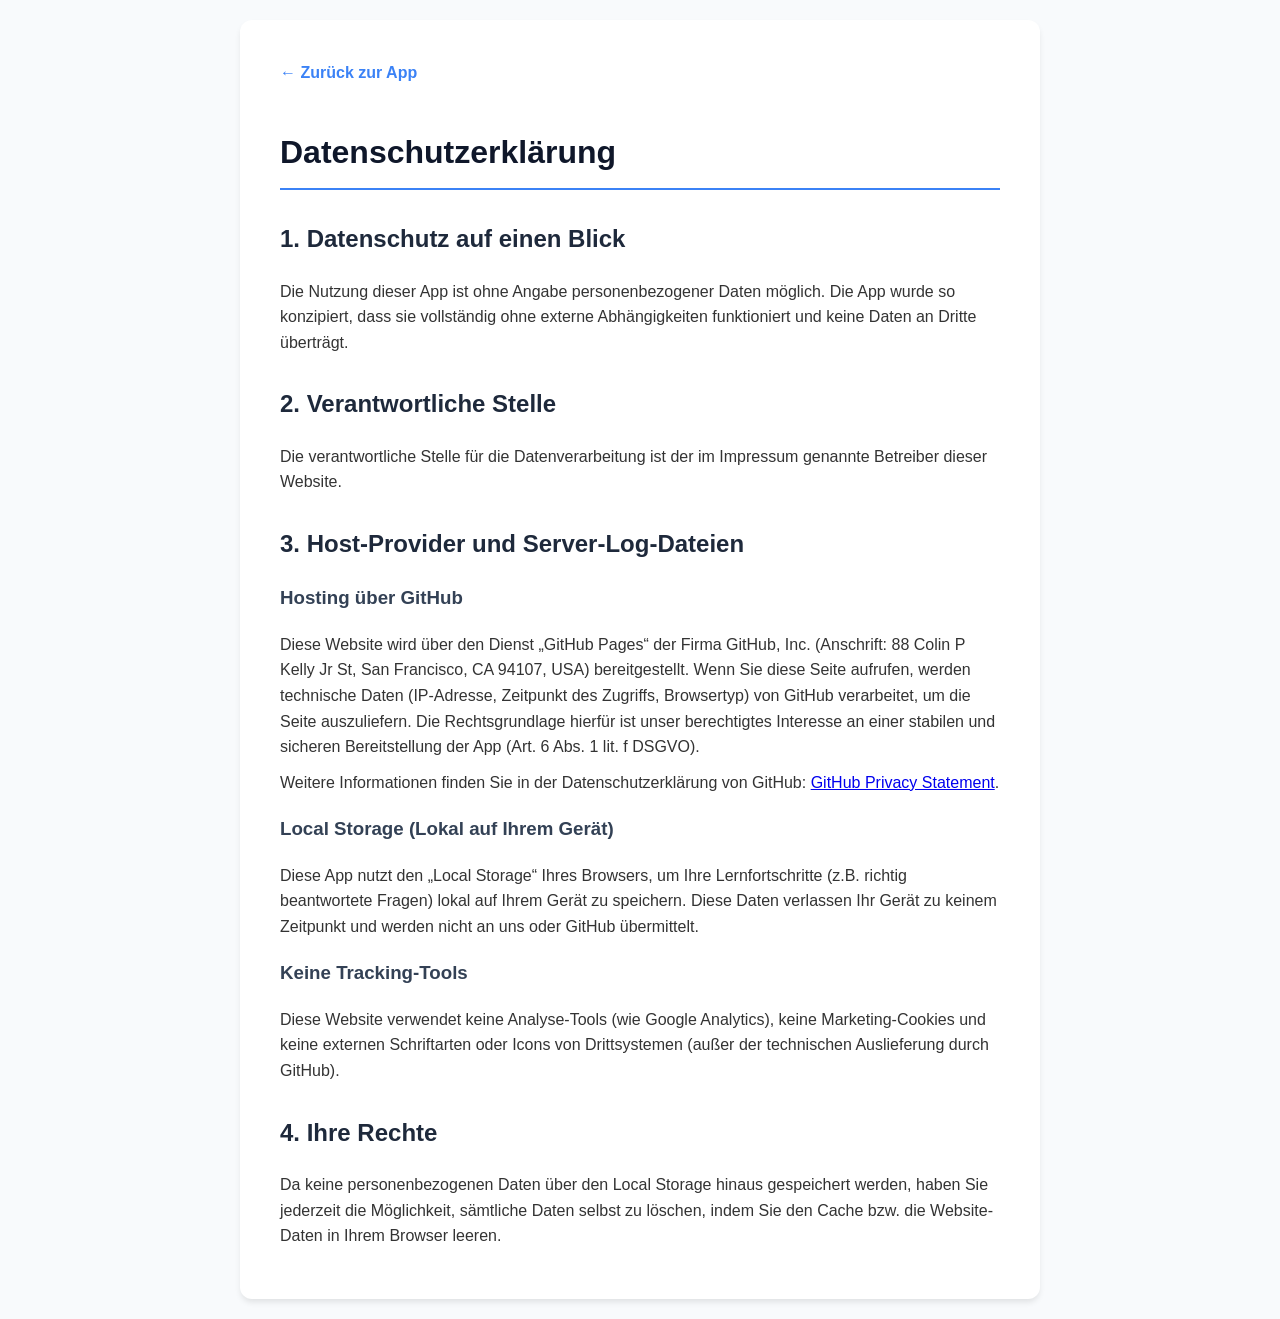
==== datenschutz.html @ fd80eb0e "Add files via upload" ====
<!DOCTYPE html>
<html lang="de">
<head>
    <meta charset="UTF-8">
    <meta name="viewport" content="width=device-width, initial-scale=1.0">
    <title>Datenschutzerklärung - TechZeichner Pro</title>
    <style>
        body {
            font-family: -apple-system, BlinkMacSystemFont, "Segoe UI", Roboto, Helvetica, Arial, sans-serif;
            line-height: 1.6;
            color: #333;
            max-width: 800px;
            margin: 0 auto;
            padding: 20px;
            background-color: #f8fafc;
        }
        .container {
            background: white;
            padding: 40px;
            border-radius: 12px;
            box-shadow: 0 4px 6px -1px rgba(0, 0, 0, 0.1);
        }
        h1 { color: #0f172a; border-bottom: 2px solid #3b82f6; padding-bottom: 10px; }
        h2 { color: #1e293b; margin-top: 30px; }
        h3 { color: #334155; }
        p, ul { margin: 10px 0; }
        .back-link { display: inline-block; margin-bottom: 20px; color: #3b82f6; text-decoration: none; font-weight: 600; }
        .back-link:hover { text-decoration: underline; }
    </style>
</head>
<body>
    <div class="container">
        <a href="index.html" class="back-link">← Zurück zur App</a>
        <h1>Datenschutzerklärung</h1>

        <h2>1. Datenschutz auf einen Blick</h2>
        <p>Die Nutzung dieser App ist ohne Angabe personenbezogener Daten möglich. Die App wurde so konzipiert, dass sie vollständig ohne externe Abhängigkeiten funktioniert und keine Daten an Dritte überträgt.</p>

        <h2>2. Verantwortliche Stelle</h2>
        <p>Die verantwortliche Stelle für die Datenverarbeitung ist der im Impressum genannte Betreiber dieser Website.</p>

        <h2>3. Host-Provider und Server-Log-Dateien</h2>
        <h3>Hosting über GitHub</h3>
        <p>Diese Website wird über den Dienst „GitHub Pages“ der Firma GitHub, Inc. (Anschrift: 88 Colin P Kelly Jr St, San Francisco, CA 94107, USA) bereitgestellt. Wenn Sie diese Seite aufrufen, werden technische Daten (IP-Adresse, Zeitpunkt des Zugriffs, Browsertyp) von GitHub verarbeitet, um die Seite auszuliefern. Die Rechtsgrundlage hierfür ist unser berechtigtes Interesse an einer stabilen und sicheren Bereitstellung der App (Art. 6 Abs. 1 lit. f DSGVO).</p>
        <p>Weitere Informationen finden Sie in der Datenschutzerklärung von GitHub: <a href="https://docs.github.com/en/site-policy/privacy-policies/github-privacy-statement" target="_blank" rel="noopener noreferrer">GitHub Privacy Statement</a>.</p>

        <h3>Local Storage (Lokal auf Ihrem Gerät)</h3>
        <p>Diese App nutzt den „Local Storage“ Ihres Browsers, um Ihre Lernfortschritte (z.B. richtig beantwortete Fragen) lokal auf Ihrem Gerät zu speichern. Diese Daten verlassen Ihr Gerät zu keinem Zeitpunkt und werden nicht an uns oder GitHub übermittelt.</p>

        <h3>Keine Tracking-Tools</h3>
        <p>Diese Website verwendet keine Analyse-Tools (wie Google Analytics), keine Marketing-Cookies und keine externen Schriftarten oder Icons von Drittsystemen (außer der technischen Auslieferung durch GitHub).</p>

        <h2>4. Ihre Rechte</h2>
        <p>Da keine personenbezogenen Daten über den Local Storage hinaus gespeichert werden, haben Sie jederzeit die Möglichkeit, sämtliche Daten selbst zu löschen, indem Sie den Cache bzw. die Website-Daten in Ihrem Browser leeren.</p>
    </div>
</body>
</html>
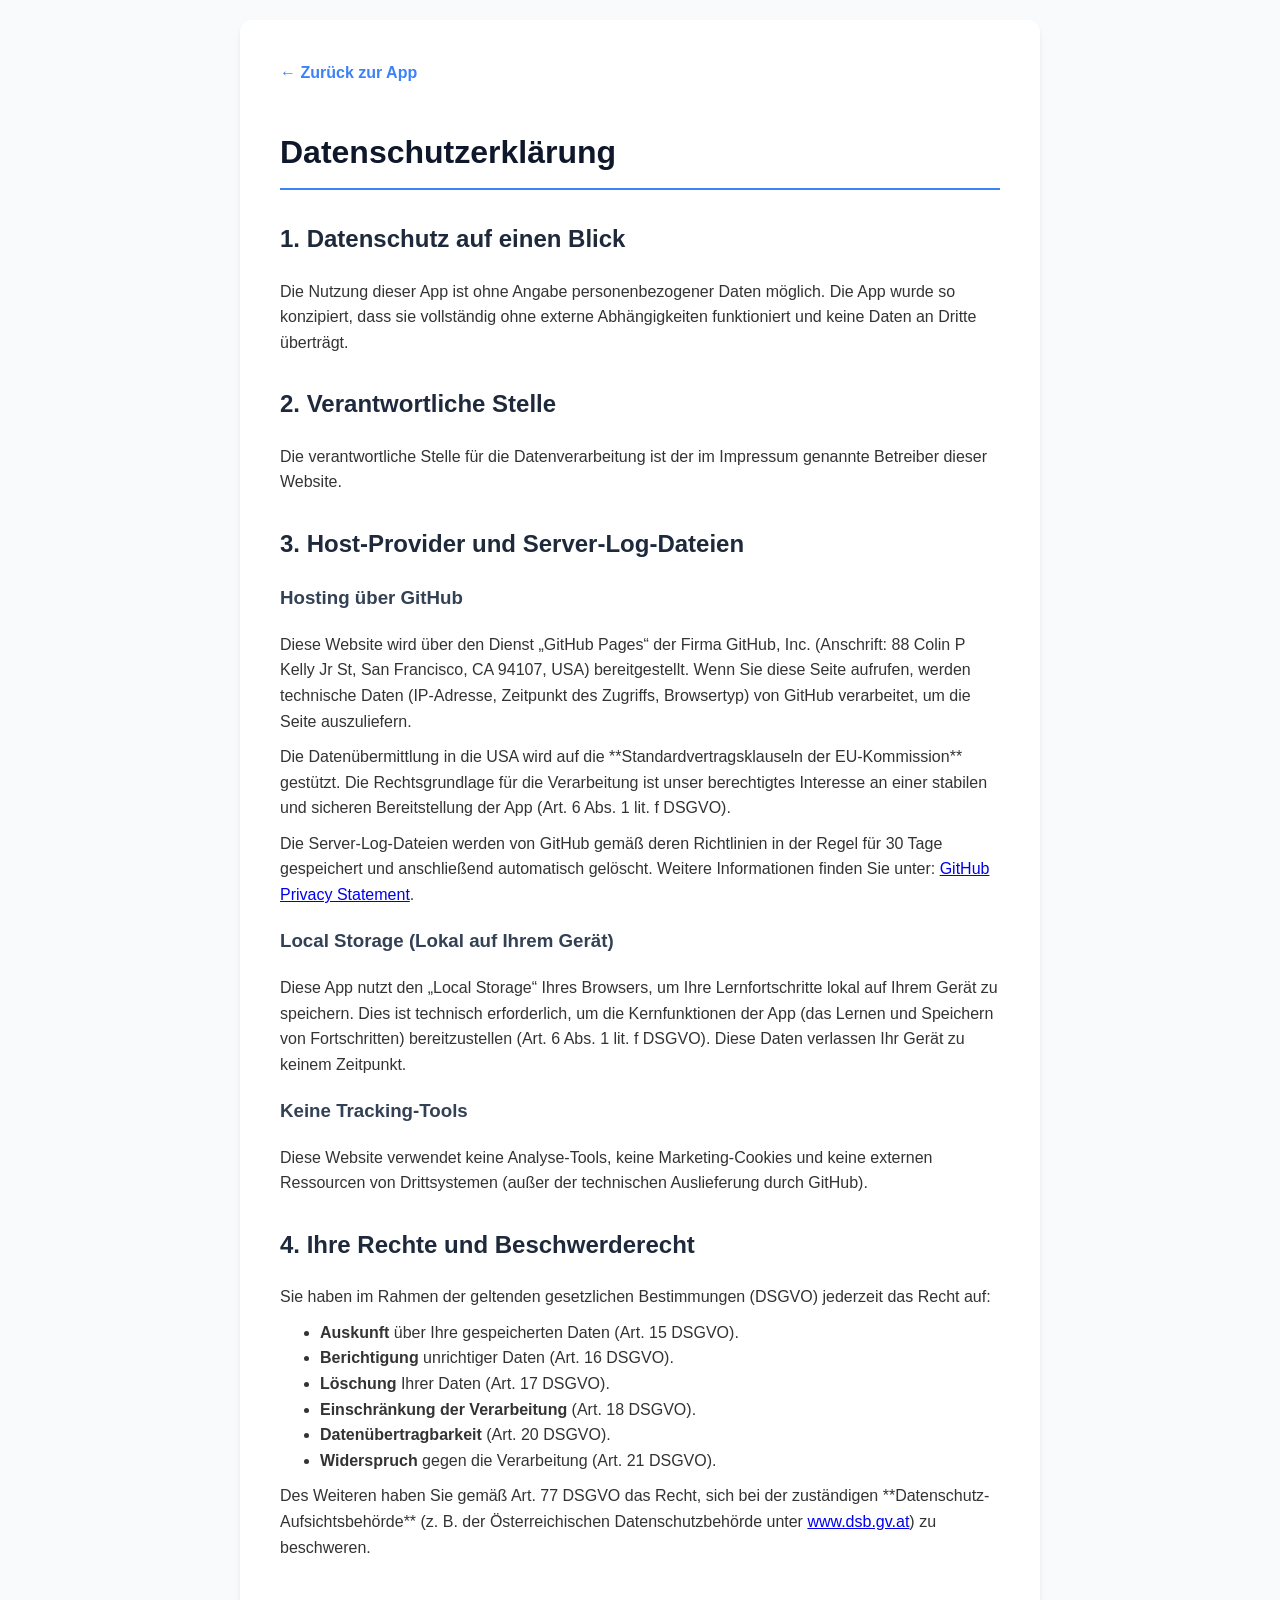
==== commit 33f851c1: "Add files via upload" ====
--- a/datenschutz.html
+++ b/datenschutz.html
@@ -41,17 +41,27 @@
 
         <h2>3. Host-Provider und Server-Log-Dateien</h2>
         <h3>Hosting über GitHub</h3>
-        <p>Diese Website wird über den Dienst „GitHub Pages“ der Firma GitHub, Inc. (Anschrift: 88 Colin P Kelly Jr St, San Francisco, CA 94107, USA) bereitgestellt. Wenn Sie diese Seite aufrufen, werden technische Daten (IP-Adresse, Zeitpunkt des Zugriffs, Browsertyp) von GitHub verarbeitet, um die Seite auszuliefern. Die Rechtsgrundlage hierfür ist unser berechtigtes Interesse an einer stabilen und sicheren Bereitstellung der App (Art. 6 Abs. 1 lit. f DSGVO).</p>
-        <p>Weitere Informationen finden Sie in der Datenschutzerklärung von GitHub: <a href="https://docs.github.com/en/site-policy/privacy-policies/github-privacy-statement" target="_blank" rel="noopener noreferrer">GitHub Privacy Statement</a>.</p>
+        <p>Diese Website wird über den Dienst „GitHub Pages“ der Firma GitHub, Inc. (Anschrift: 88 Colin P Kelly Jr St, San Francisco, CA 94107, USA) bereitgestellt. Wenn Sie diese Seite aufrufen, werden technische Daten (IP-Adresse, Zeitpunkt des Zugriffs, Browsertyp) von GitHub verarbeitet, um die Seite auszuliefern.</p>
+        <p>Die Datenübermittlung in die USA wird auf die **Standardvertragsklauseln der EU-Kommission** gestützt. Die Rechtsgrundlage für die Verarbeitung ist unser berechtigtes Interesse an einer stabilen und sicheren Bereitstellung der App (Art. 6 Abs. 1 lit. f DSGVO).</p>
+        <p>Die Server-Log-Dateien werden von GitHub gemäß deren Richtlinien in der Regel für 30 Tage gespeichert und anschließend automatisch gelöscht. Weitere Informationen finden Sie unter: <a href="https://docs.github.com/en/site-policy/privacy-policies/github-privacy-statement" target="_blank" rel="noopener noreferrer">GitHub Privacy Statement</a>.</p>
 
         <h3>Local Storage (Lokal auf Ihrem Gerät)</h3>
-        <p>Diese App nutzt den „Local Storage“ Ihres Browsers, um Ihre Lernfortschritte (z.B. richtig beantwortete Fragen) lokal auf Ihrem Gerät zu speichern. Diese Daten verlassen Ihr Gerät zu keinem Zeitpunkt und werden nicht an uns oder GitHub übermittelt.</p>
+        <p>Diese App nutzt den „Local Storage“ Ihres Browsers, um Ihre Lernfortschritte lokal auf Ihrem Gerät zu speichern. Dies ist technisch erforderlich, um die Kernfunktionen der App (das Lernen und Speichern von Fortschritten) bereitzustellen (Art. 6 Abs. 1 lit. f DSGVO). Diese Daten verlassen Ihr Gerät zu keinem Zeitpunkt.</p>
 
         <h3>Keine Tracking-Tools</h3>
-        <p>Diese Website verwendet keine Analyse-Tools (wie Google Analytics), keine Marketing-Cookies und keine externen Schriftarten oder Icons von Drittsystemen (außer der technischen Auslieferung durch GitHub).</p>
+        <p>Diese Website verwendet keine Analyse-Tools, keine Marketing-Cookies und keine externen Ressourcen von Drittsystemen (außer der technischen Auslieferung durch GitHub).</p>
 
-        <h2>4. Ihre Rechte</h2>
-        <p>Da keine personenbezogenen Daten über den Local Storage hinaus gespeichert werden, haben Sie jederzeit die Möglichkeit, sämtliche Daten selbst zu löschen, indem Sie den Cache bzw. die Website-Daten in Ihrem Browser leeren.</p>
+        <h2>4. Ihre Rechte und Beschwerderecht</h2>
+        <p>Sie haben im Rahmen der geltenden gesetzlichen Bestimmungen (DSGVO) jederzeit das Recht auf:</p>
+        <ul>
+            <li><strong>Auskunft</strong> über Ihre gespeicherten Daten (Art. 15 DSGVO).</li>
+            <li><strong>Berichtigung</strong> unrichtiger Daten (Art. 16 DSGVO).</li>
+            <li><strong>Löschung</strong> Ihrer Daten (Art. 17 DSGVO).</li>
+            <li><strong>Einschränkung der Verarbeitung</strong> (Art. 18 DSGVO).</li>
+            <li><strong>Datenübertragbarkeit</strong> (Art. 20 DSGVO).</li>
+            <li><strong>Widerspruch</strong> gegen die Verarbeitung (Art. 21 DSGVO).</li>
+        </ul>
+        <p>Des Weiteren haben Sie gemäß Art. 77 DSGVO das Recht, sich bei der zuständigen **Datenschutz-Aufsichtsbehörde** (z. B. der Österreichischen Datenschutzbehörde unter <a href="https://www.dsb.gv.at" target="_blank" rel="noopener noreferrer">www.dsb.gv.at</a>) zu beschweren.</p>
     </div>
 </body>
 </html>
